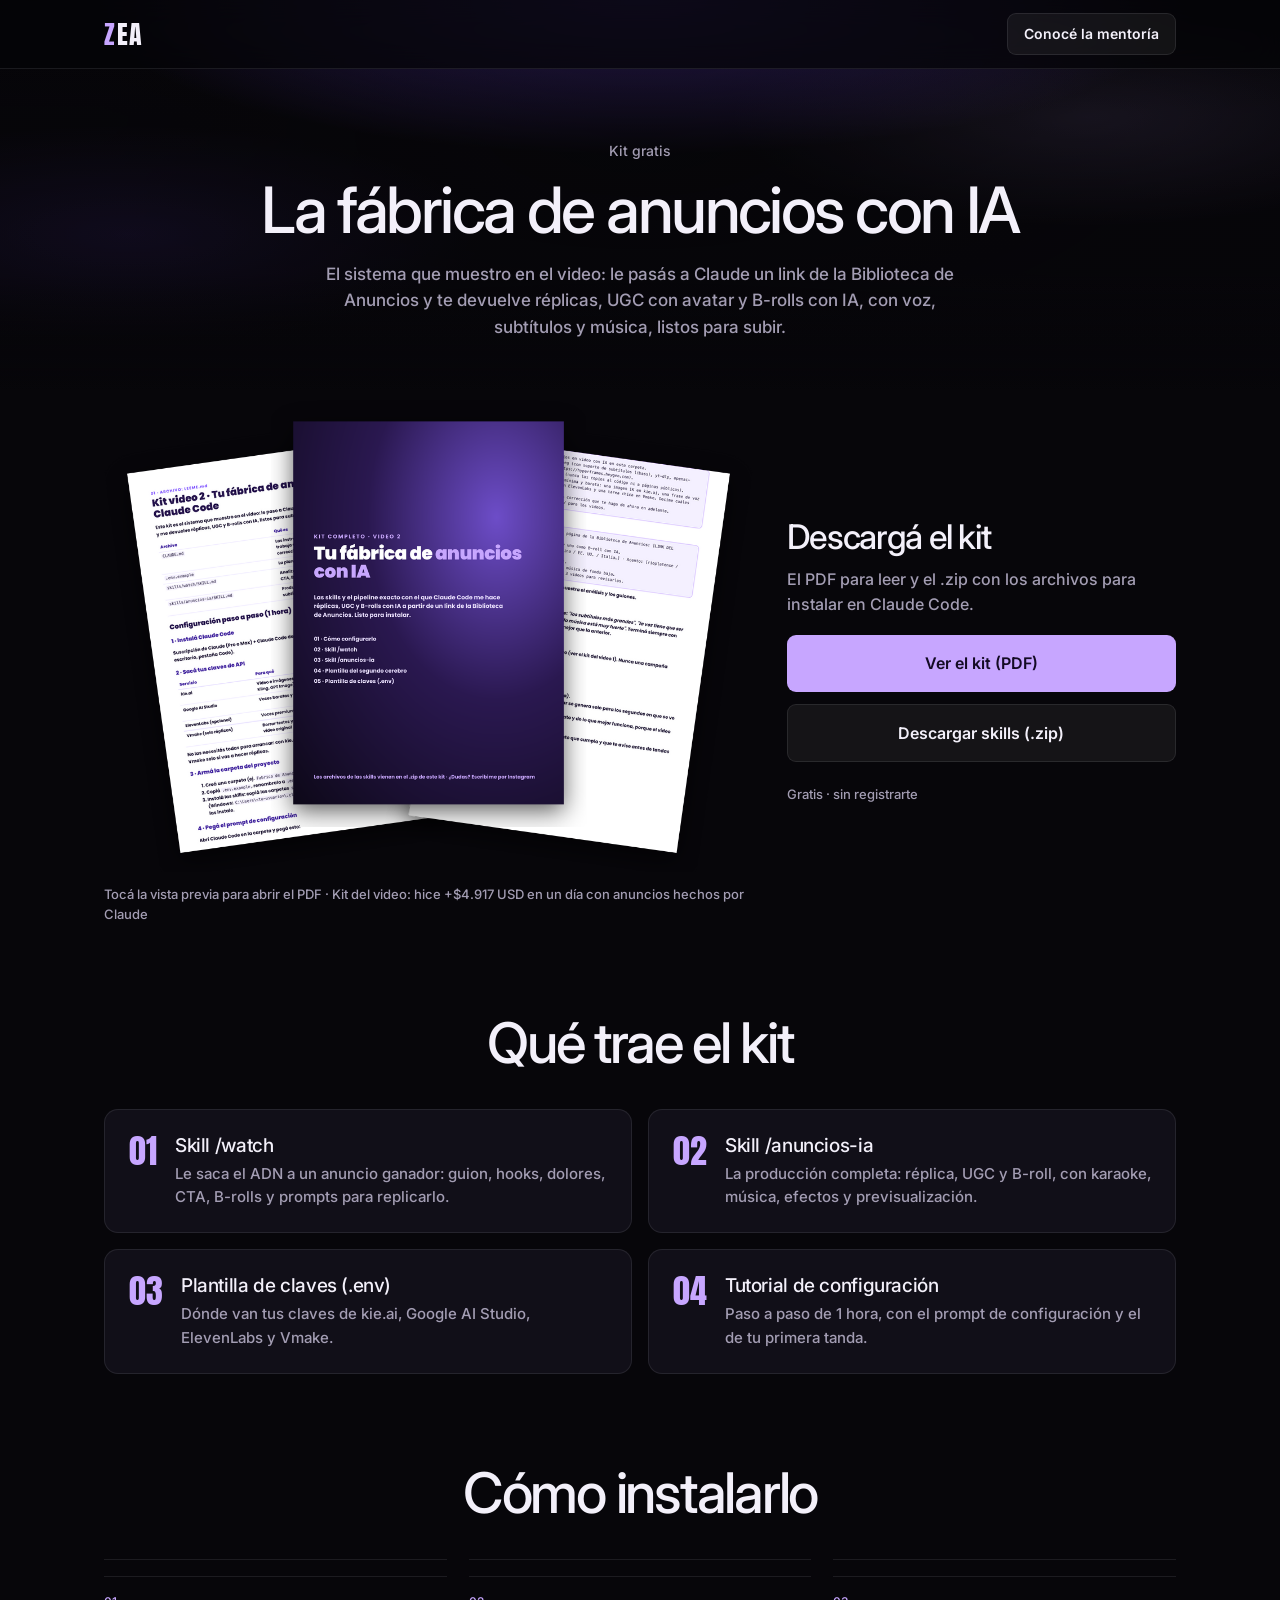
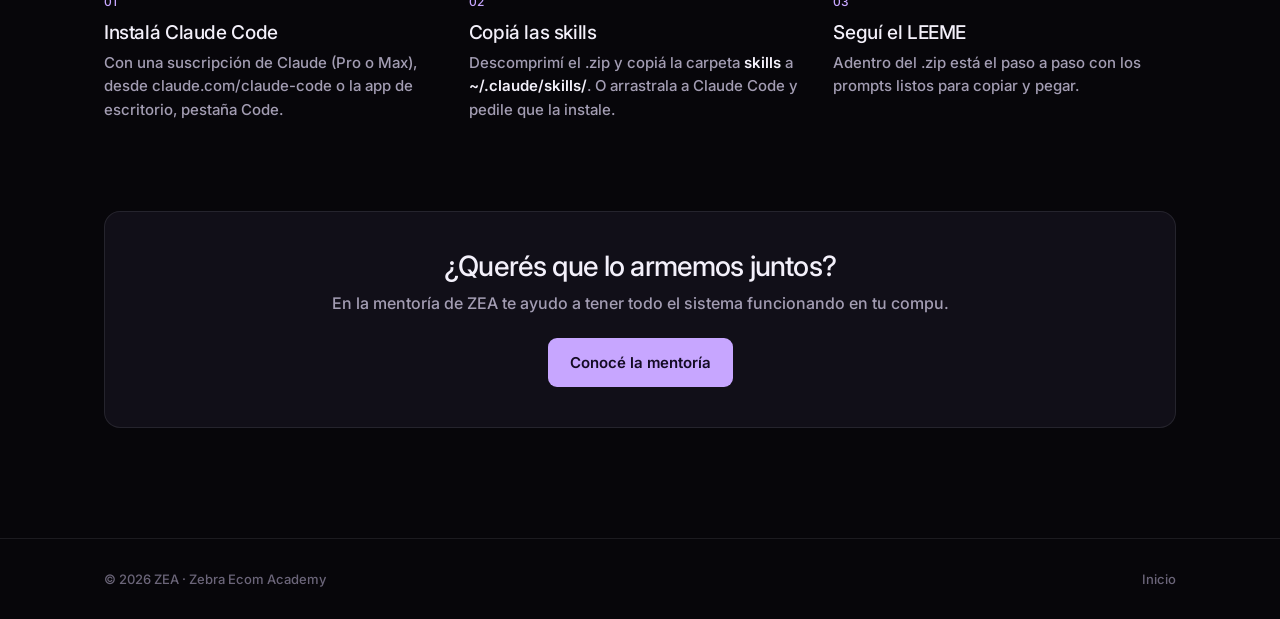
==== anuncios/index.html @ d90fb3b8 "Links cortos (/anuncios, /ofertas) y vista previa del PDF Co-Authored-By: Claude Opus 5.5 <noreply@a" ====
<!doctype html>
<html lang="es">
<head>
<meta charset="utf-8">
<meta name="viewport" content="width=device-width,initial-scale=1">
<base href="/">
<title>La fábrica de anuncios con IA · Kit gratis · ZEA</title>
<meta name="description" content="Kit gratis: las skills y el paso a paso para hacer anuncios con IA en Claude Code (réplicas, UGC y B-rolls).">
<meta property="og:title" content="La fábrica de anuncios con IA · Kit gratis">
<meta property="og:description" content="Kit gratis: las skills y el paso a paso para hacer anuncios con IA en Claude Code (réplicas, UGC y B-rolls).">
<meta property="og:image" content="https://zea.lat/assets/kit2-preview.png">
<link rel="icon" href="data:image/svg+xml,%3Csvg xmlns='http://www.w3.org/2000/svg' viewBox='0 0 32 32'%3E%3Crect width='32' height='32' rx='7' fill='%2307060a'/%3E%3Ctext x='16' y='24' font-family='Impact,Arial Black' font-size='21' fill='%23c7a6ff' text-anchor='middle'%3EZ%3C/text%3E%3C/svg%3E">
<link rel="preconnect" href="https://fonts.googleapis.com"><link rel="preconnect" href="https://fonts.gstatic.com" crossorigin>
<link href="https://fonts.googleapis.com/css2?family=Anton&family=Inter:wght@400;500;600&display=swap" rel="stylesheet">
<link rel="stylesheet" href="assets/style.css">
</head>
<body data-kit="anuncios">

<nav><div class="wrap">
  <a class="logo" href="/">ZEA</a>
  <a class="btn btn-g btn-s" href="/">Conocé la mentoría</a>
</div></nav>

<header class="page-h">
  <div class="hero-bg"></div>
  <div class="wrap" style="position:relative">
    <div class="eyebrow">Kit gratis</div>
    <h1 id="k-titulo">La fábrica de anuncios con IA</h1>
    <p id="k-resumen" class="lead"></p>
  </div>
</header>

<section style="padding-top:10px"><div class="wrap">
  <div class="kit-top">
    <div>
      <div class="player" id="k-player"></div>
      <div class="micro" id="k-video" style="margin-top:12px"></div>
    </div>
    <div class="dl">
      <h2>Descargá el kit</h2>
      <p>El PDF para leer y el .zip con los archivos para instalar en Claude Code.</p>
      <a class="btn btn-p btn-lg" id="k-pdf" href="#" target="_blank" rel="noopener">Ver el kit (PDF)</a>
      <a class="btn btn-g btn-lg" id="k-zip" href="#" download>Descargar skills (.zip)</a>
      <div class="micro">Gratis · sin registrarte</div>
    </div>
  </div>

  <div class="sec-t" style="margin:90px auto 36px"><h2>Qué trae el kit</h2></div>
  <div class="incs" id="k-inc"></div>

  <div class="sec-t" style="margin:90px auto 36px"><h2>Cómo instalarlo</h2></div>
  <div class="trio">
    <div><div class="n">01</div><h3>Instalá Claude Code</h3><p>Con una suscripción de Claude (Pro o Max), desde claude.com/claude-code o la app de escritorio, pestaña Code.</p></div>
    <div><div class="n">02</div><h3>Copiá las skills</h3><p>Descomprimí el .zip y copiá la carpeta <b>skills</b> a <b>~/.claude/skills/</b>. O arrastrala a Claude Code y pedile que la instale.</p></div>
    <div><div class="n">03</div><h3>Seguí el LEEME</h3><p>Adentro del .zip está el paso a paso con los prompts listos para copiar y pegar.</p></div>
  </div>

  <div class="help">
    <h3>¿Querés que lo armemos juntos?</h3>
    <p>En la mentoría de ZEA te ayudo a tener todo el sistema funcionando en tu compu.</p>
    <div style="display:flex;gap:10px;justify-content:center;flex-wrap:wrap">
      <a class="btn btn-p" href="/">Conocé la mentoría</a>
      <a class="btn btn-g" data-wa="Hola Gero! Vengo del kit de ZEA y tengo una duda" href="#">Escribime por WhatsApp</a>
    </div>
  </div>
</div></section>

<footer><div class="wrap">
  <span>© <span id="y"></span> ZEA · Zebra Ecom Academy</span>
  <span><a href="/">Inicio</a><span data-wrap> · <a data-yt href="#">YouTube</a></span><span data-wrap> · <a data-ig href="#">Instagram</a></span></span>
</div></footer>

<script src="assets/config.js"></script>
<script src="assets/site.js"></script>
</body>
</html>
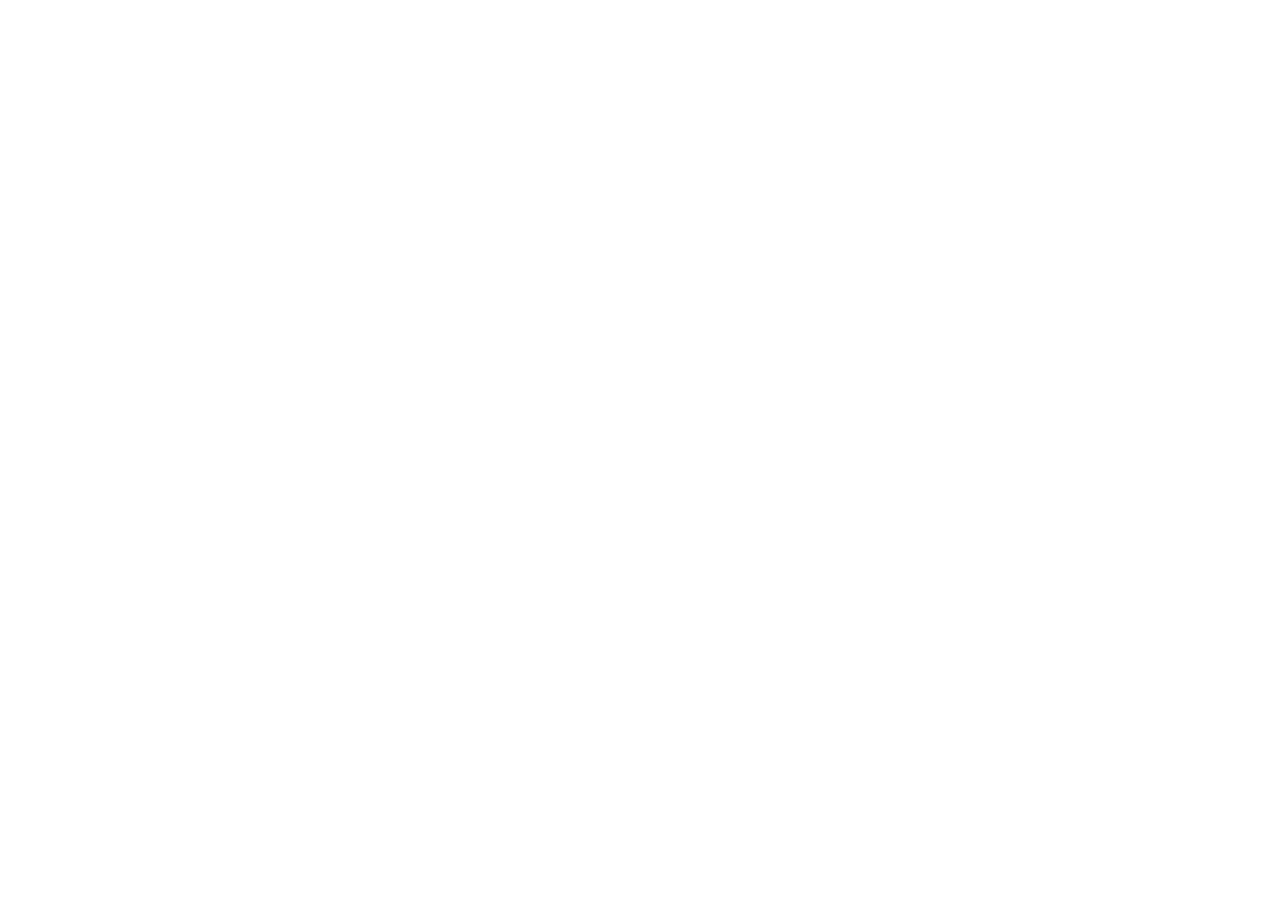
==== commit bdc5fed0: "Home y páginas de kits redirigen directo a WhatsApp Co-Authored-By: Claude Opus 5.5 <noreply@anthrop" ====
--- a/anuncios/index.html
+++ b/anuncios/index.html
@@ -3,74 +3,14 @@
 <head>
 <meta charset="utf-8">
 <meta name="viewport" content="width=device-width,initial-scale=1">
-<base href="/">
 <title>La fábrica de anuncios con IA · Kit gratis · ZEA</title>
-<meta name="description" content="Kit gratis: las skills y el paso a paso para hacer anuncios con IA en Claude Code (réplicas, UGC y B-rolls).">
-<meta property="og:title" content="La fábrica de anuncios con IA · Kit gratis">
-<meta property="og:description" content="Kit gratis: las skills y el paso a paso para hacer anuncios con IA en Claude Code (réplicas, UGC y B-rolls).">
+<meta property="og:title" content="La fábrica de anuncios con IA · Kit gratis · ZEA">
 <meta property="og:image" content="https://zea.lat/assets/kit2-preview.png">
-<link rel="icon" href="data:image/svg+xml,%3Csvg xmlns='http://www.w3.org/2000/svg' viewBox='0 0 32 32'%3E%3Crect width='32' height='32' rx='7' fill='%2307060a'/%3E%3Ctext x='16' y='24' font-family='Impact,Arial Black' font-size='21' fill='%23c7a6ff' text-anchor='middle'%3EZ%3C/text%3E%3C/svg%3E">
-<link rel="preconnect" href="https://fonts.googleapis.com"><link rel="preconnect" href="https://fonts.gstatic.com" crossorigin>
-<link href="https://fonts.googleapis.com/css2?family=Anton&family=Inter:wght@400;500;600&display=swap" rel="stylesheet">
-<link rel="stylesheet" href="assets/style.css">
+<meta http-equiv="refresh" content="0; url=https://wa.me/5493777272762?text=Hola%20Gero%21%20Vengo%20del%20video%20de%20anuncios%20con%20IA%20y%20quiero%20el%20kit">
+<style>html,body{margin:0;background:#07060a;color:#eee;font:16px/1.5 system-ui,sans-serif}body{min-height:100vh;display:flex;align-items:center;justify-content:center;text-align:center;padding:16px}a{display:inline-block;margin-top:14px;padding:12px 22px;border-radius:10px;background:#25d366;color:#07060a;font-weight:600;text-decoration:none}</style>
+<script>location.replace('https://wa.me/5493777272762?text=Hola%20Gero%21%20Vengo%20del%20video%20de%20anuncios%20con%20IA%20y%20quiero%20el%20kit');</script>
 </head>
-<body data-kit="anuncios">
-
-<nav><div class="wrap">
-  <a class="logo" href="/">ZEA</a>
-  <a class="btn btn-g btn-s" href="/">Conocé la mentoría</a>
-</div></nav>
-
-<header class="page-h">
-  <div class="hero-bg"></div>
-  <div class="wrap" style="position:relative">
-    <div class="eyebrow">Kit gratis</div>
-    <h1 id="k-titulo">La fábrica de anuncios con IA</h1>
-    <p id="k-resumen" class="lead"></p>
-  </div>
-</header>
-
-<section style="padding-top:10px"><div class="wrap">
-  <div class="kit-top">
-    <div>
-      <div class="player" id="k-player"></div>
-      <div class="micro" id="k-video" style="margin-top:12px"></div>
-    </div>
-    <div class="dl">
-      <h2>Descargá el kit</h2>
-      <p>El PDF para leer y el .zip con los archivos para instalar en Claude Code.</p>
-      <a class="btn btn-p btn-lg" id="k-pdf" href="#" target="_blank" rel="noopener">Ver el kit (PDF)</a>
-      <a class="btn btn-g btn-lg" id="k-zip" href="#" download>Descargar skills (.zip)</a>
-      <div class="micro">Gratis · sin registrarte</div>
-    </div>
-  </div>
-
-  <div class="sec-t" style="margin:90px auto 36px"><h2>Qué trae el kit</h2></div>
-  <div class="incs" id="k-inc"></div>
-
-  <div class="sec-t" style="margin:90px auto 36px"><h2>Cómo instalarlo</h2></div>
-  <div class="trio">
-    <div><div class="n">01</div><h3>Instalá Claude Code</h3><p>Con una suscripción de Claude (Pro o Max), desde claude.com/claude-code o la app de escritorio, pestaña Code.</p></div>
-    <div><div class="n">02</div><h3>Copiá las skills</h3><p>Descomprimí el .zip y copiá la carpeta <b>skills</b> a <b>~/.claude/skills/</b>. O arrastrala a Claude Code y pedile que la instale.</p></div>
-    <div><div class="n">03</div><h3>Seguí el LEEME</h3><p>Adentro del .zip está el paso a paso con los prompts listos para copiar y pegar.</p></div>
-  </div>
-
-  <div class="help">
-    <h3>¿Querés que lo armemos juntos?</h3>
-    <p>En la mentoría de ZEA te ayudo a tener todo el sistema funcionando en tu compu.</p>
-    <div style="display:flex;gap:10px;justify-content:center;flex-wrap:wrap">
-      <a class="btn btn-p" href="/">Conocé la mentoría</a>
-      <a class="btn btn-g" data-wa="Hola Gero! Vengo del kit de ZEA y tengo una duda" href="#">Escribime por WhatsApp</a>
-    </div>
-  </div>
-</div></section>
-
-<footer><div class="wrap">
-  <span>© <span id="y"></span> ZEA · Zebra Ecom Academy</span>
-  <span><a href="/">Inicio</a><span data-wrap> · <a data-yt href="#">YouTube</a></span><span data-wrap> · <a data-ig href="#">Instagram</a></span></span>
-</div></footer>
-
-<script src="assets/config.js"></script>
-<script src="assets/site.js"></script>
+<body>
+<div>Abriendo WhatsApp…<br><a href="https://wa.me/5493777272762?text=Hola%20Gero%21%20Vengo%20del%20video%20de%20anuncios%20con%20IA%20y%20quiero%20el%20kit">Escribime por WhatsApp</a></div>
 </body>
 </html>
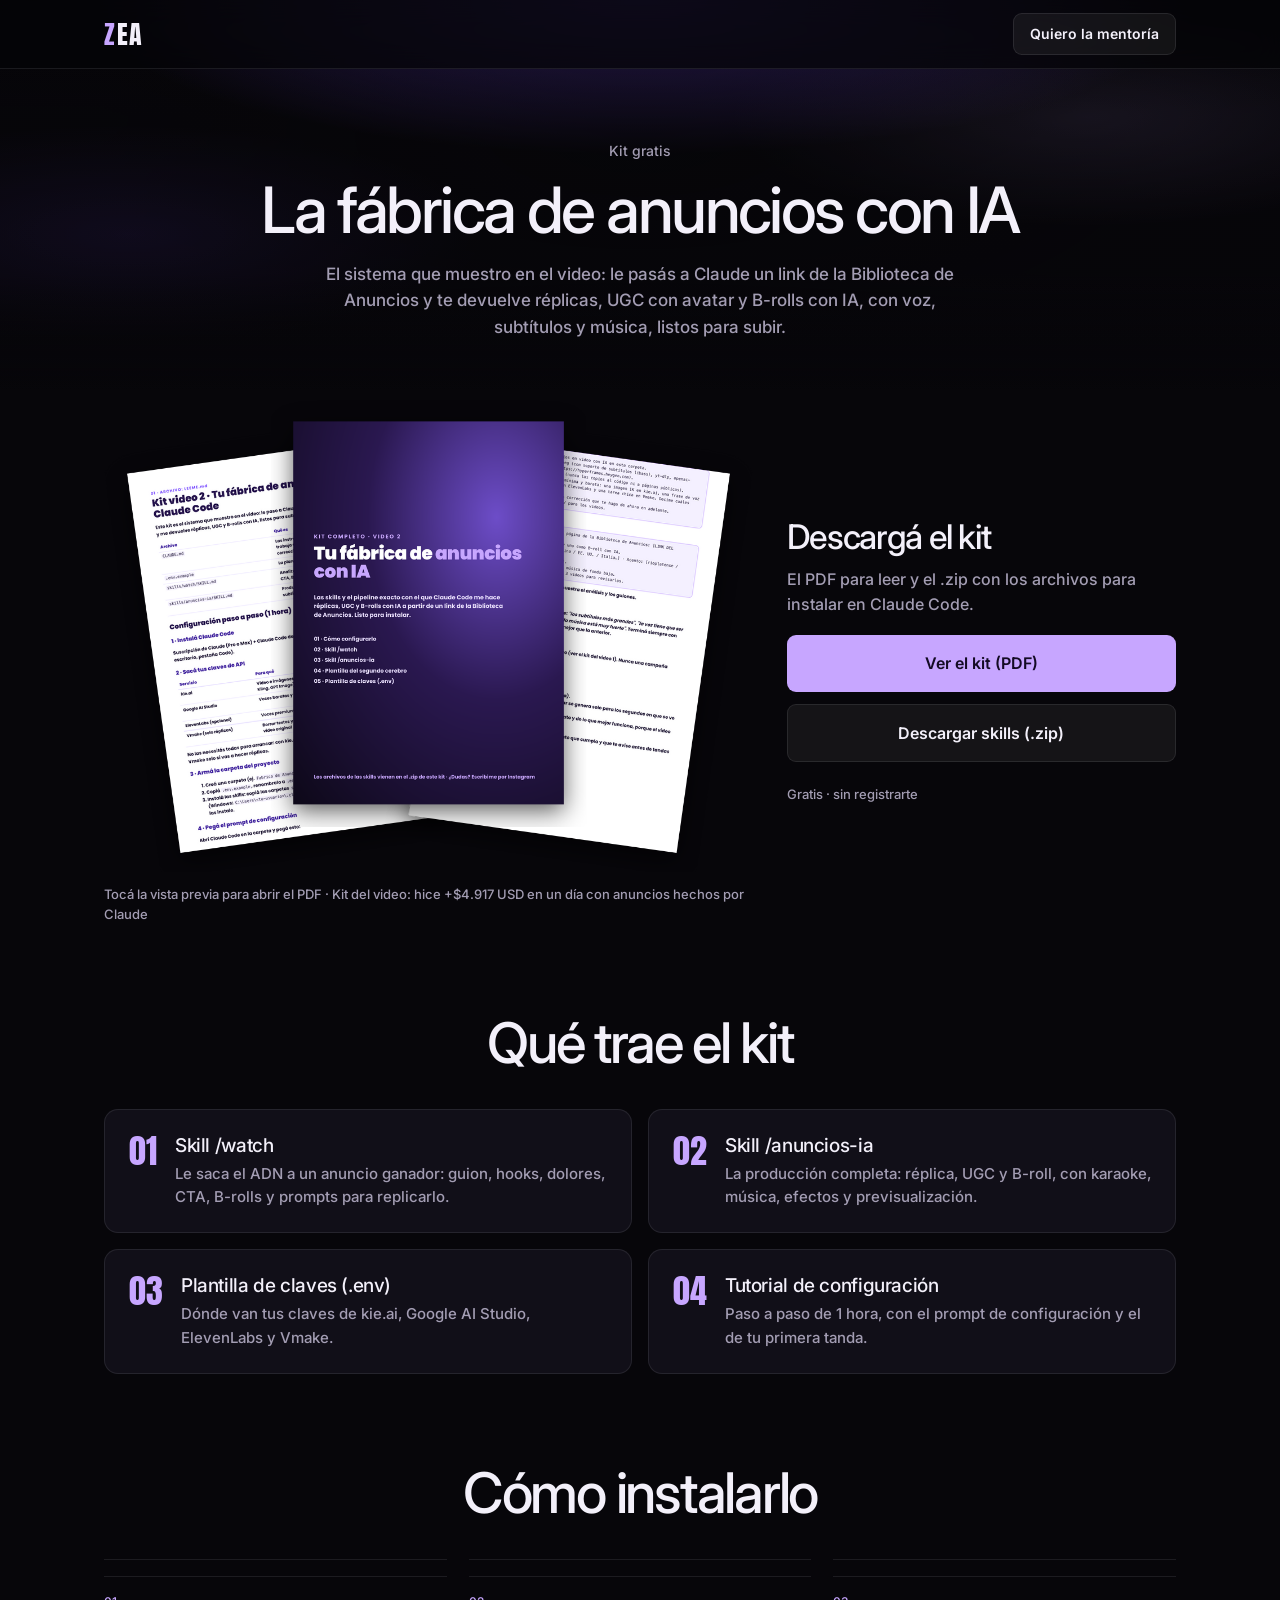
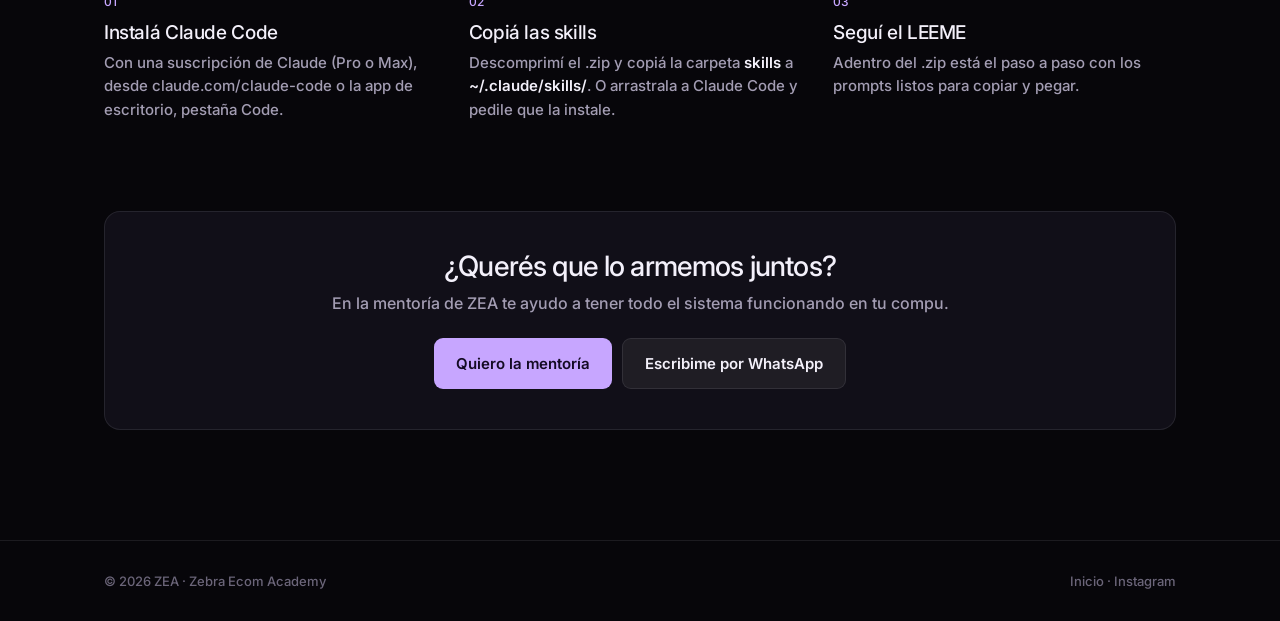
==== commit d6aa5966: "Kits restaurados; botón de mentoría va a WhatsApp Co-Authored-By: Claude Opus 5.5 <noreply@anthropic" ====
--- a/anuncios/index.html
+++ b/anuncios/index.html
@@ -3,14 +3,74 @@
 <head>
 <meta charset="utf-8">
 <meta name="viewport" content="width=device-width,initial-scale=1">
+<base href="/">
 <title>La fábrica de anuncios con IA · Kit gratis · ZEA</title>
-<meta property="og:title" content="La fábrica de anuncios con IA · Kit gratis · ZEA">
+<meta name="description" content="Kit gratis: las skills y el paso a paso para hacer anuncios con IA en Claude Code (réplicas, UGC y B-rolls).">
+<meta property="og:title" content="La fábrica de anuncios con IA · Kit gratis">
+<meta property="og:description" content="Kit gratis: las skills y el paso a paso para hacer anuncios con IA en Claude Code (réplicas, UGC y B-rolls).">
 <meta property="og:image" content="https://zea.lat/assets/kit2-preview.png">
-<meta http-equiv="refresh" content="0; url=https://wa.me/5493777272762?text=Hola%20Gero%21%20Vengo%20del%20video%20de%20anuncios%20con%20IA%20y%20quiero%20el%20kit">
-<style>html,body{margin:0;background:#07060a;color:#eee;font:16px/1.5 system-ui,sans-serif}body{min-height:100vh;display:flex;align-items:center;justify-content:center;text-align:center;padding:16px}a{display:inline-block;margin-top:14px;padding:12px 22px;border-radius:10px;background:#25d366;color:#07060a;font-weight:600;text-decoration:none}</style>
-<script>location.replace('https://wa.me/5493777272762?text=Hola%20Gero%21%20Vengo%20del%20video%20de%20anuncios%20con%20IA%20y%20quiero%20el%20kit');</script>
+<link rel="icon" href="data:image/svg+xml,%3Csvg xmlns='http://www.w3.org/2000/svg' viewBox='0 0 32 32'%3E%3Crect width='32' height='32' rx='7' fill='%2307060a'/%3E%3Ctext x='16' y='24' font-family='Impact,Arial Black' font-size='21' fill='%23c7a6ff' text-anchor='middle'%3EZ%3C/text%3E%3C/svg%3E">
+<link rel="preconnect" href="https://fonts.googleapis.com"><link rel="preconnect" href="https://fonts.gstatic.com" crossorigin>
+<link href="https://fonts.googleapis.com/css2?family=Anton&family=Inter:wght@400;500;600&display=swap" rel="stylesheet">
+<link rel="stylesheet" href="assets/style.css">
 </head>
-<body>
-<div>Abriendo WhatsApp…<br><a href="https://wa.me/5493777272762?text=Hola%20Gero%21%20Vengo%20del%20video%20de%20anuncios%20con%20IA%20y%20quiero%20el%20kit">Escribime por WhatsApp</a></div>
+<body data-kit="anuncios">
+
+<nav><div class="wrap">
+  <a class="logo" href="/">ZEA</a>
+  <a class="btn btn-g btn-s" data-wa="Hola Gero! Vengo del kit de ZEA y quiero info de la mentoría" href="#">Quiero la mentoría</a>
+</div></nav>
+
+<header class="page-h">
+  <div class="hero-bg"></div>
+  <div class="wrap" style="position:relative">
+    <div class="eyebrow">Kit gratis</div>
+    <h1 id="k-titulo">La fábrica de anuncios con IA</h1>
+    <p id="k-resumen" class="lead"></p>
+  </div>
+</header>
+
+<section style="padding-top:10px"><div class="wrap">
+  <div class="kit-top">
+    <div>
+      <div class="player" id="k-player"></div>
+      <div class="micro" id="k-video" style="margin-top:12px"></div>
+    </div>
+    <div class="dl">
+      <h2>Descargá el kit</h2>
+      <p>El PDF para leer y el .zip con los archivos para instalar en Claude Code.</p>
+      <a class="btn btn-p btn-lg" id="k-pdf" href="#" target="_blank" rel="noopener">Ver el kit (PDF)</a>
+      <a class="btn btn-g btn-lg" id="k-zip" href="#" download>Descargar skills (.zip)</a>
+      <div class="micro">Gratis · sin registrarte</div>
+    </div>
+  </div>
+
+  <div class="sec-t" style="margin:90px auto 36px"><h2>Qué trae el kit</h2></div>
+  <div class="incs" id="k-inc"></div>
+
+  <div class="sec-t" style="margin:90px auto 36px"><h2>Cómo instalarlo</h2></div>
+  <div class="trio">
+    <div><div class="n">01</div><h3>Instalá Claude Code</h3><p>Con una suscripción de Claude (Pro o Max), desde claude.com/claude-code o la app de escritorio, pestaña Code.</p></div>
+    <div><div class="n">02</div><h3>Copiá las skills</h3><p>Descomprimí el .zip y copiá la carpeta <b>skills</b> a <b>~/.claude/skills/</b>. O arrastrala a Claude Code y pedile que la instale.</p></div>
+    <div><div class="n">03</div><h3>Seguí el LEEME</h3><p>Adentro del .zip está el paso a paso con los prompts listos para copiar y pegar.</p></div>
+  </div>
+
+  <div class="help">
+    <h3>¿Querés que lo armemos juntos?</h3>
+    <p>En la mentoría de ZEA te ayudo a tener todo el sistema funcionando en tu compu.</p>
+    <div style="display:flex;gap:10px;justify-content:center;flex-wrap:wrap">
+      <a class="btn btn-p" data-wa="Hola Gero! Vengo del kit de ZEA y quiero info de la mentoría" href="#">Quiero la mentoría</a>
+      <a class="btn btn-g" data-wa="Hola Gero! Vengo del kit de ZEA y tengo una duda" href="#">Escribime por WhatsApp</a>
+    </div>
+  </div>
+</div></section>
+
+<footer><div class="wrap">
+  <span>© <span id="y"></span> ZEA · Zebra Ecom Academy</span>
+  <span><a href="/">Inicio</a><span data-wrap> · <a data-yt href="#">YouTube</a></span><span data-wrap> · <a data-ig href="#">Instagram</a></span></span>
+</div></footer>
+
+<script src="assets/config.js"></script>
+<script src="assets/site.js"></script>
 </body>
 </html>
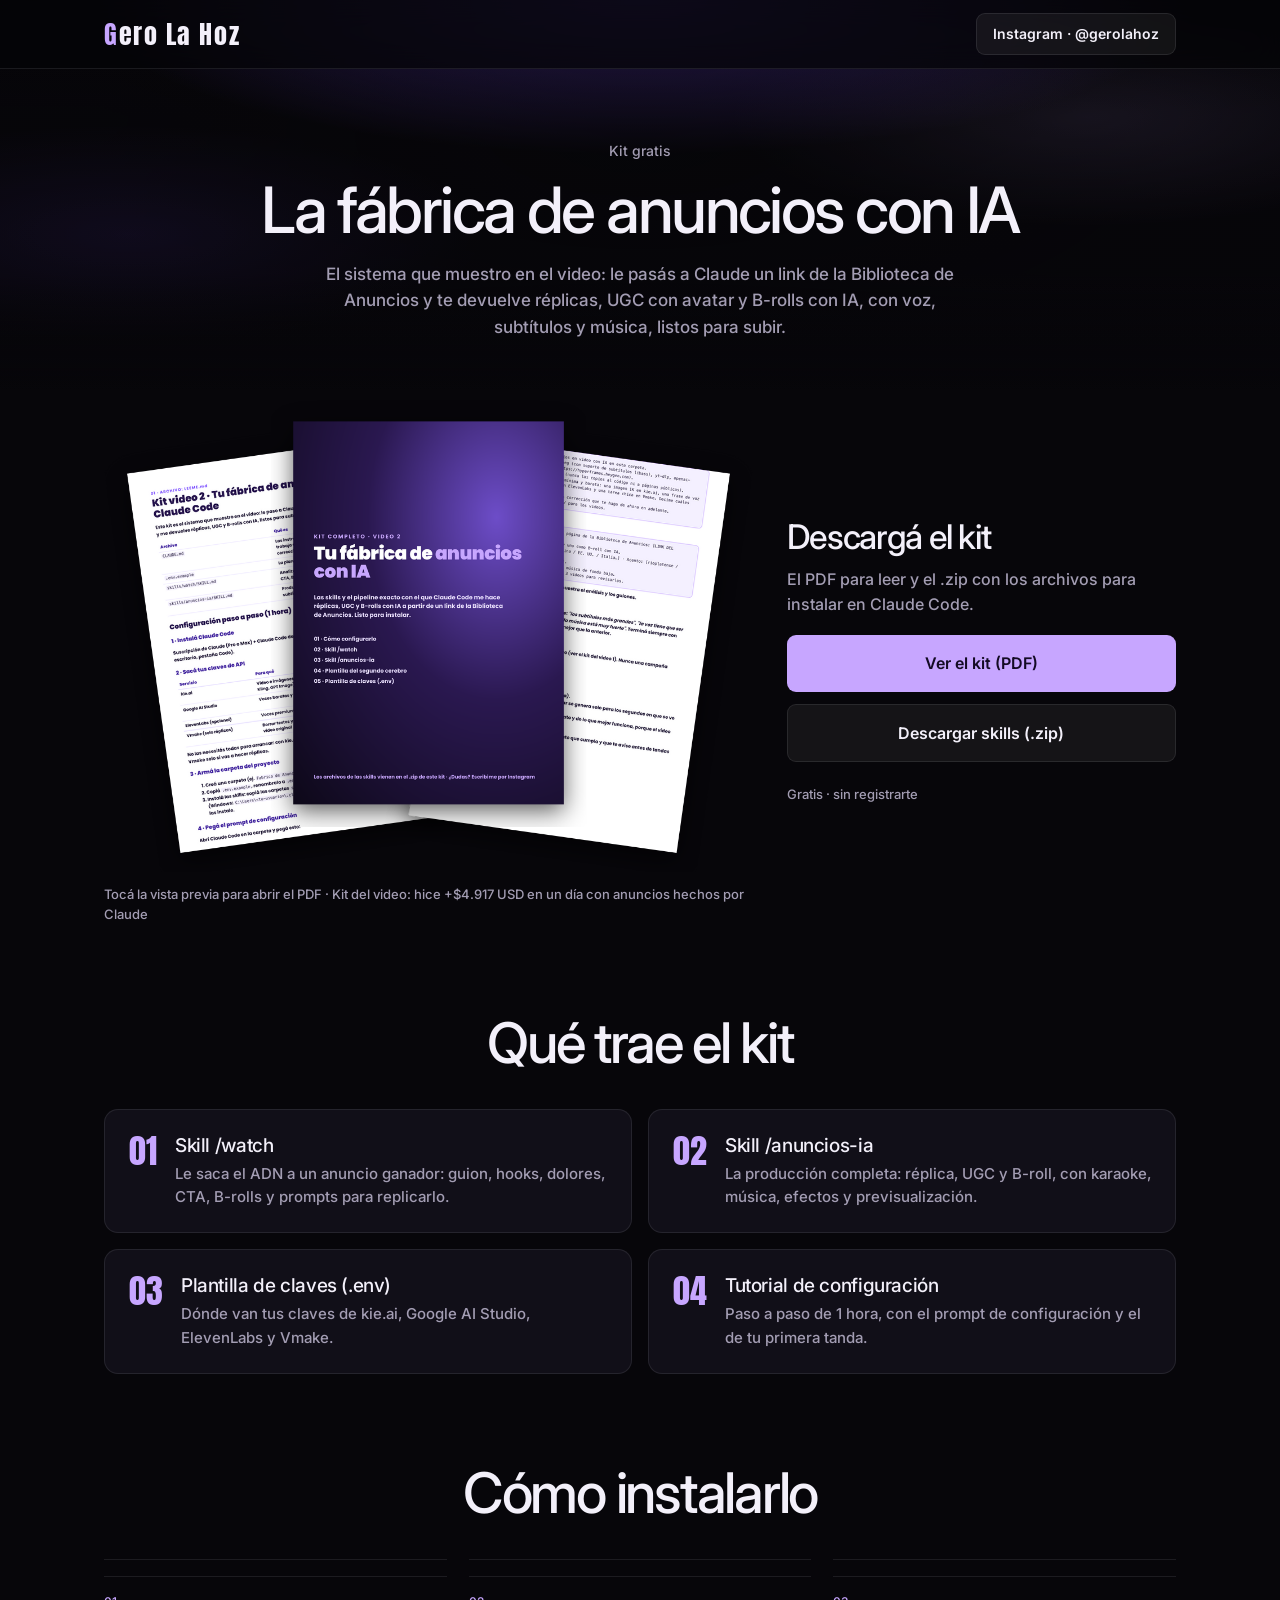
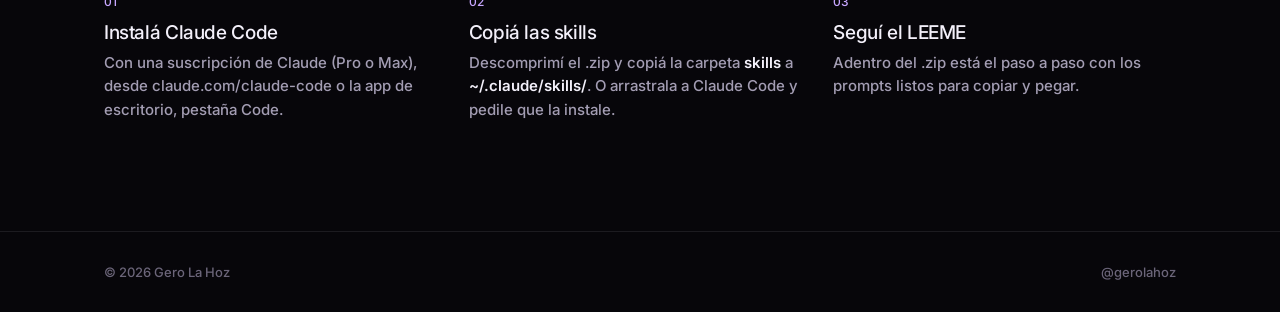
==== commit 8521c505: "Páginas de kits: sin CTAs ni marca ZEA, firma Gero La Hoz + Instagram Co-Authored-By: Claude Opus 5." ====
--- a/anuncios/index.html
+++ b/anuncios/index.html
@@ -4,12 +4,12 @@
 <meta charset="utf-8">
 <meta name="viewport" content="width=device-width,initial-scale=1">
 <base href="/">
-<title>La fábrica de anuncios con IA · Kit gratis · ZEA</title>
+<title>La fábrica de anuncios con IA · Kit gratis · Gero La Hoz</title>
 <meta name="description" content="Kit gratis: las skills y el paso a paso para hacer anuncios con IA en Claude Code (réplicas, UGC y B-rolls).">
 <meta property="og:title" content="La fábrica de anuncios con IA · Kit gratis">
 <meta property="og:description" content="Kit gratis: las skills y el paso a paso para hacer anuncios con IA en Claude Code (réplicas, UGC y B-rolls).">
 <meta property="og:image" content="https://zea.lat/assets/kit2-preview.png">
-<link rel="icon" href="data:image/svg+xml,%3Csvg xmlns='http://www.w3.org/2000/svg' viewBox='0 0 32 32'%3E%3Crect width='32' height='32' rx='7' fill='%2307060a'/%3E%3Ctext x='16' y='24' font-family='Impact,Arial Black' font-size='21' fill='%23c7a6ff' text-anchor='middle'%3EZ%3C/text%3E%3C/svg%3E">
+<link rel="icon" href="data:image/svg+xml,%3Csvg xmlns='http://www.w3.org/2000/svg' viewBox='0 0 32 32'%3E%3Crect width='32' height='32' rx='7' fill='%2307060a'/%3E%3Ctext x='16' y='24' font-family='Impact,Arial Black' font-size='21' fill='%23c7a6ff' text-anchor='middle'%3EG%3C/text%3E%3C/svg%3E">
 <link rel="preconnect" href="https://fonts.googleapis.com"><link rel="preconnect" href="https://fonts.gstatic.com" crossorigin>
 <link href="https://fonts.googleapis.com/css2?family=Anton&family=Inter:wght@400;500;600&display=swap" rel="stylesheet">
 <link rel="stylesheet" href="assets/style.css">
@@ -17,8 +17,8 @@
 <body data-kit="anuncios">
 
 <nav><div class="wrap">
-  <a class="logo" href="/">ZEA</a>
-  <a class="btn btn-g btn-s" data-wa="Hola Gero! Vengo del kit de ZEA y quiero info de la mentoría" href="#">Quiero la mentoría</a>
+  <span class="logo">Gero La Hoz</span>
+  <a class="btn btn-g btn-s" data-ig href="#">Instagram · @gerolahoz</a>
 </div></nav>
 
 <header class="page-h">
@@ -54,23 +54,14 @@
     <div><div class="n">02</div><h3>Copiá las skills</h3><p>Descomprimí el .zip y copiá la carpeta <b>skills</b> a <b>~/.claude/skills/</b>. O arrastrala a Claude Code y pedile que la instale.</p></div>
     <div><div class="n">03</div><h3>Seguí el LEEME</h3><p>Adentro del .zip está el paso a paso con los prompts listos para copiar y pegar.</p></div>
   </div>
-
-  <div class="help">
-    <h3>¿Querés que lo armemos juntos?</h3>
-    <p>En la mentoría de ZEA te ayudo a tener todo el sistema funcionando en tu compu.</p>
-    <div style="display:flex;gap:10px;justify-content:center;flex-wrap:wrap">
-      <a class="btn btn-p" data-wa="Hola Gero! Vengo del kit de ZEA y quiero info de la mentoría" href="#">Quiero la mentoría</a>
-      <a class="btn btn-g" data-wa="Hola Gero! Vengo del kit de ZEA y tengo una duda" href="#">Escribime por WhatsApp</a>
-    </div>
-  </div>
 </div></section>
 
 <footer><div class="wrap">
-  <span>© <span id="y"></span> ZEA · Zebra Ecom Academy</span>
-  <span><a href="/">Inicio</a><span data-wrap> · <a data-yt href="#">YouTube</a></span><span data-wrap> · <a data-ig href="#">Instagram</a></span></span>
+  <span>© <span id="y"></span> Gero La Hoz</span>
+  <span><a data-ig href="#">@gerolahoz</a></span>
 </div></footer>
 
-<script src="assets/config.js"></script>
-<script src="assets/site.js"></script>
+<script src="assets/config.js?v=3"></script>
+<script src="assets/site.js?v=3"></script>
 </body>
 </html>
